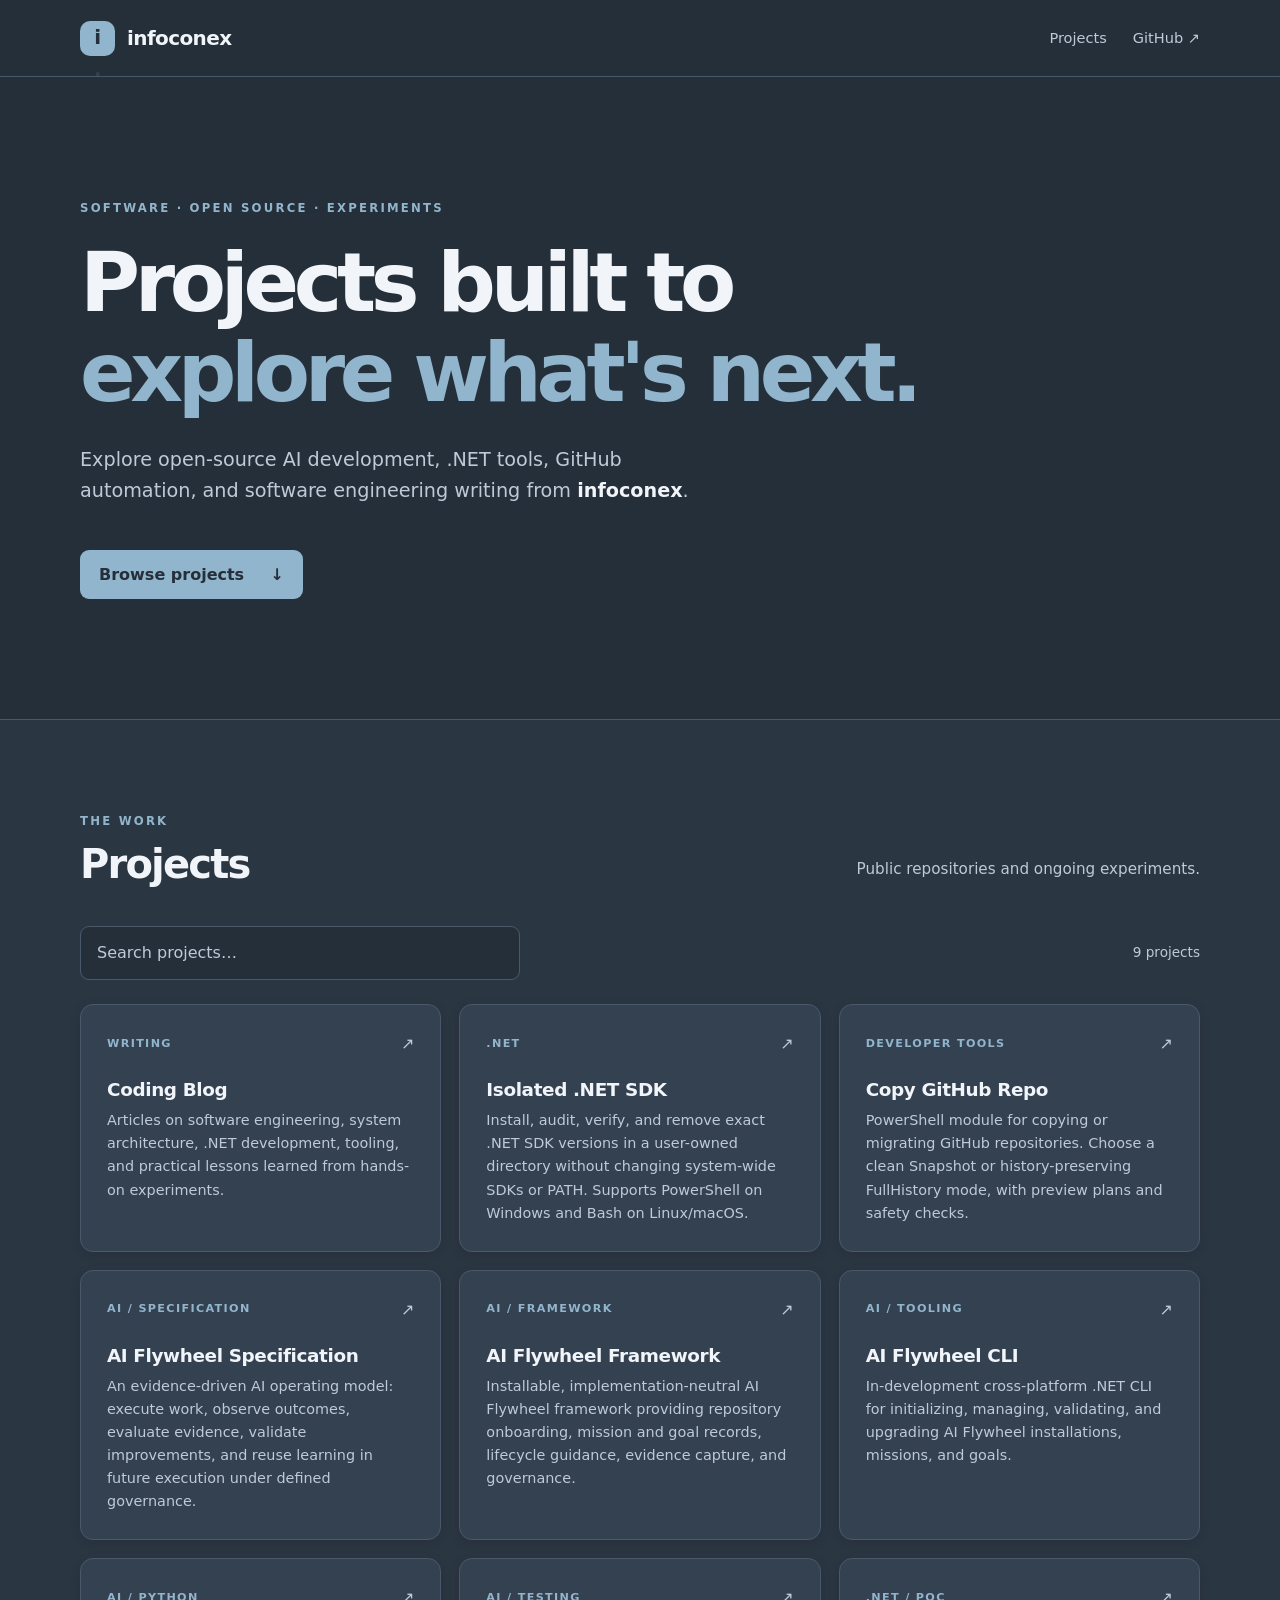
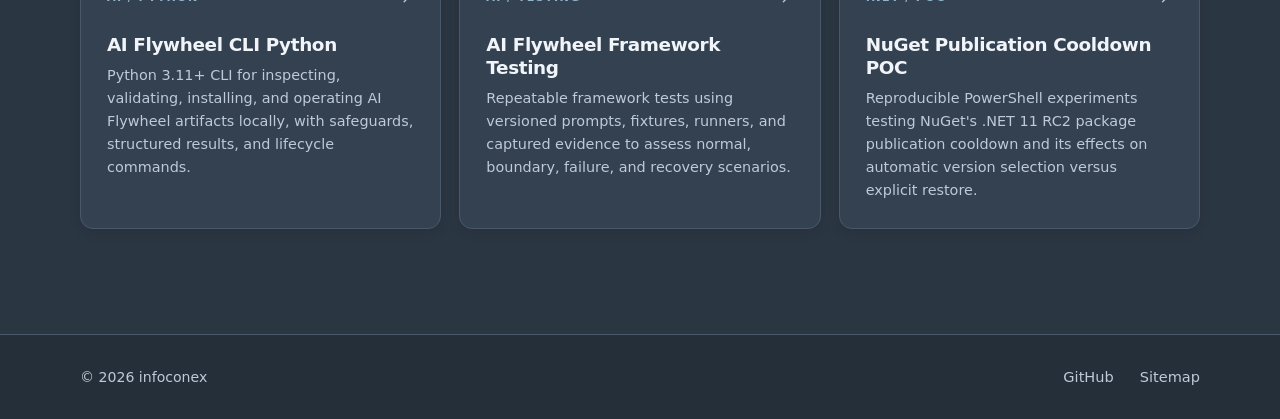
==== index.html @ 015a9991 "Apply Smoky Slate theme to index.html" ====
<!doctype html>
<html lang="en">
<head>
  <meta charset="utf-8">
  <meta name="viewport" content="width=device-width, initial-scale=1">
  <meta name="google-site-verification" content="R2PLnHTV-nKay9ewvrsqAp30Uji-j2KexyPmnPX744A" />
  <meta name="theme-color" content="#252F3A">
  <meta name="description" content="Discover AI Flywheel projects, .NET tooling, GitHub automation, and software engineering writing from infoconex.">
  <link rel="canonical" href="https://infoconex.github.io/">
  <link rel="icon" href="favicon.svg" type="image/svg+xml">
  <link rel="stylesheet" href="styles.css">
  <meta property="og:type" content="website"><meta property="og:site_name" content="infoconex"><meta property="og:title" content="infoconex | AI, .NET and Developer Projects"><meta property="og:description" content="Explore AI Flywheel, developer tools, .NET experiments, and technical writing from infoconex."><meta property="og:url" content="https://infoconex.github.io/"><meta name="twitter:card" content="summary"><meta name="twitter:title" content="infoconex | AI, .NET and Developer Projects"><script type="application/ld+json">{"@context": "https://schema.org", "@graph": [{"@type": "WebSite", "name": "infoconex", "url": "https://infoconex.github.io/"}, {"@type": "CollectionPage", "name": "infoconex open-source projects", "url": "https://infoconex.github.io/", "mainEntity": {"@type": "ItemList", "itemListElement": [{"@type": "ListItem", "position": 1, "url": "https://infoconex.github.io/projects/coding-blog/", "name": "Coding Blog"}, {"@type": "ListItem", "position": 2, "url": "https://infoconex.github.io/projects/isolated-dotnet-sdk/", "name": "Isolated .NET SDK"}, {"@type": "ListItem", "position": 3, "url": "https://infoconex.github.io/projects/copy-github-repo/", "name": "Copy GitHub Repo"}, {"@type": "ListItem", "position": 4, "url": "https://infoconex.github.io/projects/ai-flywheel-spec/", "name": "AI Flywheel Specification"}, {"@type": "ListItem", "position": 5, "url": "https://infoconex.github.io/projects/ai-flywheel-framework/", "name": "AI Flywheel Framework"}, {"@type": "ListItem", "position": 6, "url": "https://infoconex.github.io/projects/ai-flywheel-cli/", "name": "AI Flywheel CLI"}, {"@type": "ListItem", "position": 7, "url": "https://infoconex.github.io/projects/ai-flywheel-cli-python/", "name": "AI Flywheel CLI Python"}, {"@type": "ListItem", "position": 8, "url": "https://infoconex.github.io/projects/ai-flywheel-framework-testing/", "name": "AI Flywheel Framework Testing"}, {"@type": "ListItem", "position": 9, "url": "https://infoconex.github.io/projects/nuget-publication-cooldown-poc/", "name": "NuGet Publication Cooldown POC"}]}}]}</script><title>infoconex | AI, .NET and Developer Projects</title>
</head>
<body>
  <header class="site-header">
    <div class="container header-inner">
      <a class="brand" href="/" aria-label="infoconex home"><span class="brand-mark">i<span>.</span></span> infoconex</a>
      <nav aria-label="Main navigation"><a href="#projects">Projects</a><a href="https://github.com/infoconex" target="_blank" rel="noopener noreferrer">GitHub ↗</a></nav>
    </div>
  </header>
  <main>
    <section class="hero container">
      <p class="eyebrow">SOFTWARE · OPEN SOURCE · EXPERIMENTS</p>
      <h1>Projects built to<br><span>explore what's next.</span></h1>
      <p class="intro">Explore open-source AI development, .NET tools, GitHub automation, and software engineering writing from <strong>infoconex</strong>.</p>
      <a class="primary-link" href="#projects">Browse projects <span aria-hidden="true">↓</span></a>
    </section>
    <section class="projects-section" id="projects" aria-labelledby="projects-heading">
      <div class="container">
        <div class="section-heading"><div><p class="eyebrow">THE WORK</p><h2 id="projects-heading">Projects</h2></div><p>Public repositories and ongoing experiments.</p></div>
        <div class="filter-bar"><label class="sr-only" for="project-search">Search projects</label><input id="project-search" type="search" placeholder="Search projects…" autocomplete="off"><span id="project-count" aria-live="polite"></span></div>
        <div id="project-grid" class="project-grid">
          <a class="project-card" data-order="10" href="/projects/coding-blog/"><div class="card-top"><span class="card-tag">Writing</span><span class="card-arrow" aria-hidden="true">↗</span></div><h3>Coding Blog</h3><p>Articles on software engineering, system architecture, .NET development, tooling, and practical lessons learned from hands-on experiments.</p></a>
          <a class="project-card" data-order="20" href="/projects/isolated-dotnet-sdk/"><div class="card-top"><span class="card-tag">.NET</span><span class="card-arrow" aria-hidden="true">↗</span></div><h3>Isolated .NET SDK</h3><p>Install, audit, verify, and remove exact .NET SDK versions in a user-owned directory without changing system-wide SDKs or PATH. Supports PowerShell on Windows and Bash on Linux/macOS.</p></a>
          <a class="project-card" data-order="30" href="/projects/copy-github-repo/"><div class="card-top"><span class="card-tag">Developer Tools</span><span class="card-arrow" aria-hidden="true">↗</span></div><h3>Copy GitHub Repo</h3><p>PowerShell module for copying or migrating GitHub repositories. Choose a clean Snapshot or history-preserving FullHistory mode, with preview plans and safety checks.</p></a>
          <a class="project-card" data-order="40" href="/projects/ai-flywheel-spec/"><div class="card-top"><span class="card-tag">AI / Specification</span><span class="card-arrow" aria-hidden="true">↗</span></div><h3>AI Flywheel Specification</h3><p>An evidence-driven AI operating model: execute work, observe outcomes, evaluate evidence, validate improvements, and reuse learning in future execution under defined governance.</p></a>
          <a class="project-card" data-order="50" href="/projects/ai-flywheel-framework/"><div class="card-top"><span class="card-tag">AI / Framework</span><span class="card-arrow" aria-hidden="true">↗</span></div><h3>AI Flywheel Framework</h3><p>Installable, implementation-neutral AI Flywheel framework providing repository onboarding, mission and goal records, lifecycle guidance, evidence capture, and governance.</p></a>
          <a class="project-card" data-order="60" href="/projects/ai-flywheel-cli/"><div class="card-top"><span class="card-tag">AI / Tooling</span><span class="card-arrow" aria-hidden="true">↗</span></div><h3>AI Flywheel CLI</h3><p>In-development cross-platform .NET CLI for initializing, managing, validating, and upgrading AI Flywheel installations, missions, and goals.</p></a>
          <a class="project-card" data-order="70" href="/projects/ai-flywheel-cli-python/"><div class="card-top"><span class="card-tag">AI / Python</span><span class="card-arrow" aria-hidden="true">↗</span></div><h3>AI Flywheel CLI Python</h3><p>Python 3.11+ CLI for inspecting, validating, installing, and operating AI Flywheel artifacts locally, with safeguards, structured results, and lifecycle commands.</p></a>
          <a class="project-card" data-order="80" href="/projects/ai-flywheel-framework-testing/"><div class="card-top"><span class="card-tag">AI / Testing</span><span class="card-arrow" aria-hidden="true">↗</span></div><h3>AI Flywheel Framework Testing</h3><p>Repeatable framework tests using versioned prompts, fixtures, runners, and captured evidence to assess normal, boundary, failure, and recovery scenarios.</p></a>
          <a class="project-card" data-order="90" href="/projects/nuget-publication-cooldown-poc/"><div class="card-top"><span class="card-tag">.NET / POC</span><span class="card-arrow" aria-hidden="true">↗</span></div><h3>NuGet Publication Cooldown POC</h3><p>Reproducible PowerShell experiments testing NuGet&#x27;s .NET 11 RC2 package publication cooldown and its effects on automatic version selection versus explicit restore.</p></a>
        </div><p id="no-results" class="empty-state" hidden>No projects match your search.</p>
        <noscript><p>All project links above work without JavaScript. Search requires JavaScript.</p></noscript>
      </div>
    </section>
  </main>
  <footer class="site-footer"><div class="container footer-inner"><span>© <span id="year">2026</span> infoconex</span><div><a href="https://github.com/infoconex">GitHub</a><a href="/sitemap.xml">Sitemap</a></div></div></footer>
  <script src="script.js" defer></script>
</body>
</html>
---- styles.css ----
:root{color-scheme:dark;--bg:#252F3A;--surface:#344151;--line:#4A5969;--text:#F1F5F9;--muted:#BECAD7;--accent:#91B5CC;font-family:Inter,ui-sans-serif,system-ui,-apple-system,BlinkMacSystemFont,"Segoe UI",sans-serif}*{box-sizing:border-box}html{scroll-behavior:smooth}body{margin:0;background:var(--bg);color:var(--text);line-height:1.6}a{color:inherit;text-decoration:none}a:hover{color:var(--accent)}a:focus-visible,input:focus-visible{outline:2px solid var(--accent);outline-offset:4px}.container{width:min(1120px,calc(100% - 44px));margin-inline:auto}.site-header{border-bottom:1px solid var(--line)}.header-inner,.footer-inner{display:flex;align-items:center;justify-content:space-between;gap:24px}.header-inner{min-height:76px}.brand{display:flex;align-items:center;gap:12px;font-weight:750;letter-spacing:-.03em;font-size:1.25rem}.brand-mark{display:grid;place-items:center;background:var(--accent);color:#252F3A;width:35px;height:35px;border-radius:10px;font-weight:850}.brand-mark span{color:#344151}.site-header nav,.site-footer .footer-inner>div{display:flex;gap:26px;font-size:.91rem;color:var(--muted)}.hero{padding:110px 0 120px}.eyebrow{color:var(--accent);font-size:.73rem;font-weight:800;letter-spacing:.19em}.hero h1{max-width:900px;font-size:clamp(2.8rem,6.4vw,5.8rem);line-height:1.09;letter-spacing:-.065em;margin:21px 0 28px}.hero h1 span{color:var(--accent)}.intro{font-size:1.2rem;color:var(--muted);max-width:610px}.intro strong{color:var(--text)}.primary-link{display:inline-flex;align-items:center;gap:26px;margin-top:24px;padding:12px 19px;border-radius:9px;background:var(--accent);color:#252F3A;font-weight:750}.primary-link:hover{background:#B3CFE0;color:#252F3A}.projects-section{padding:80px 0 105px;background:#2B3643;border-top:1px solid var(--line)}.section-heading{display:flex;justify-content:space-between;align-items:end;gap:20px;margin-bottom:30px}.section-heading h2{font-size:2.5rem;letter-spacing:-.045em;line-height:1.1;margin:10px 0}.section-heading>p{color:var(--muted);font-size:.95rem}.filter-bar{display:flex;align-items:center;justify-content:space-between;gap:18px;margin-bottom:24px}.filter-bar input{width:min(440px,100%);padding:13px 16px;border:1px solid var(--line);border-radius:9px;color:var(--text);background:var(--bg);font:inherit}.filter-bar span{color:var(--muted);font-size:.85rem}.project-grid{display:grid;grid-template-columns:repeat(3,minmax(0,1fr));gap:18px}.project-card{display:flex;flex-direction:column;min-height:230px;padding:26px;background:var(--surface);border:1px solid var(--line);border-radius:13px;transition:border-color .15s,transform .15s}.project-card:hover{border-color:#91B5CC;transform:translateY(-2px)}.card-top{display:flex;align-items:center;justify-content:space-between;gap:8px}.card-tag{font-size:.7rem;text-transform:uppercase;letter-spacing:.12em;color:var(--accent);font-weight:750}.card-arrow{color:var(--muted)}.project-card h3{font-size:1.15rem;letter-spacing:-.02em;overflow-wrap:anywhere;margin:22px 0 8px;line-height:1.25}.project-card p{margin:0;color:var(--muted);font-size:.9rem}.empty-state{color:var(--muted);grid-column:1/-1}.site-footer{padding:30px 0;border-top:1px solid var(--line);color:var(--muted);font-size:.88rem}.sr-only{position:absolute;width:1px;height:1px;padding:0;margin:-1px;overflow:hidden;clip:rect(0,0,0,0);white-space:nowrap;border:0}@media(max-width:850px){.project-grid{grid-template-columns:repeat(2,minmax(0,1fr))}}@media(max-width:600px){.hero{padding:80px 0}.projects-section{padding:60px 0}.project-grid{grid-template-columns:1fr}.section-heading{align-items:start;flex-direction:column}.header-inner nav{gap:12px}.filter-bar{align-items:start;flex-direction:column}.footer-inner{align-items:start;flex-direction:column}}

.project-card[hidden],.empty-state[hidden]{display:none!important}.detail-page{min-height:65vh;padding-top:90px;padding-bottom:95px}.detail-page h1{font-size:clamp(2.5rem,6vw,4.4rem);letter-spacing:-.05em;line-height:1.1;margin:20px 0}.detail-page section{margin-top:65px;max-width:770px}.detail-page section h2{letter-spacing:-.025em}.detail-page section p{color:var(--muted)}.detail-links{display:flex;flex-wrap:wrap;gap:16px}.secondary-link{background:transparent;border:1px solid var(--line);color:var(--text)}.secondary-link:hover{background:#405064;color:var(--accent)}.return-link{margin-top:75px;color:var(--muted)}@media(prefers-reduced-motion:reduce){html{scroll-behavior:auto}.project-card{transition:none}}

/* Smoky Slate focus, contrast, and clarity */
.site-header{background:rgba(37,47,58,.94)}.project-card{box-shadow:0 3px 12px rgba(0,0,0,.10)}.project-card:hover{box-shadow:0 10px 24px rgba(0,0,0,.18)}.card-tag,.eyebrow{color:#91B5CC}.filter-bar input::placeholder{color:#BECAD7}.primary-link:focus-visible,.project-card:focus-visible{outline:3px solid #91B5CC;outline-offset:3px}
\n.primary-link{color:#252F3A}.primary-link:hover{color:#252F3A}.brand-mark{color:#252F3A}.secondary-link{color:var(--text)}.secondary-link:hover{color:var(--accent)}\n
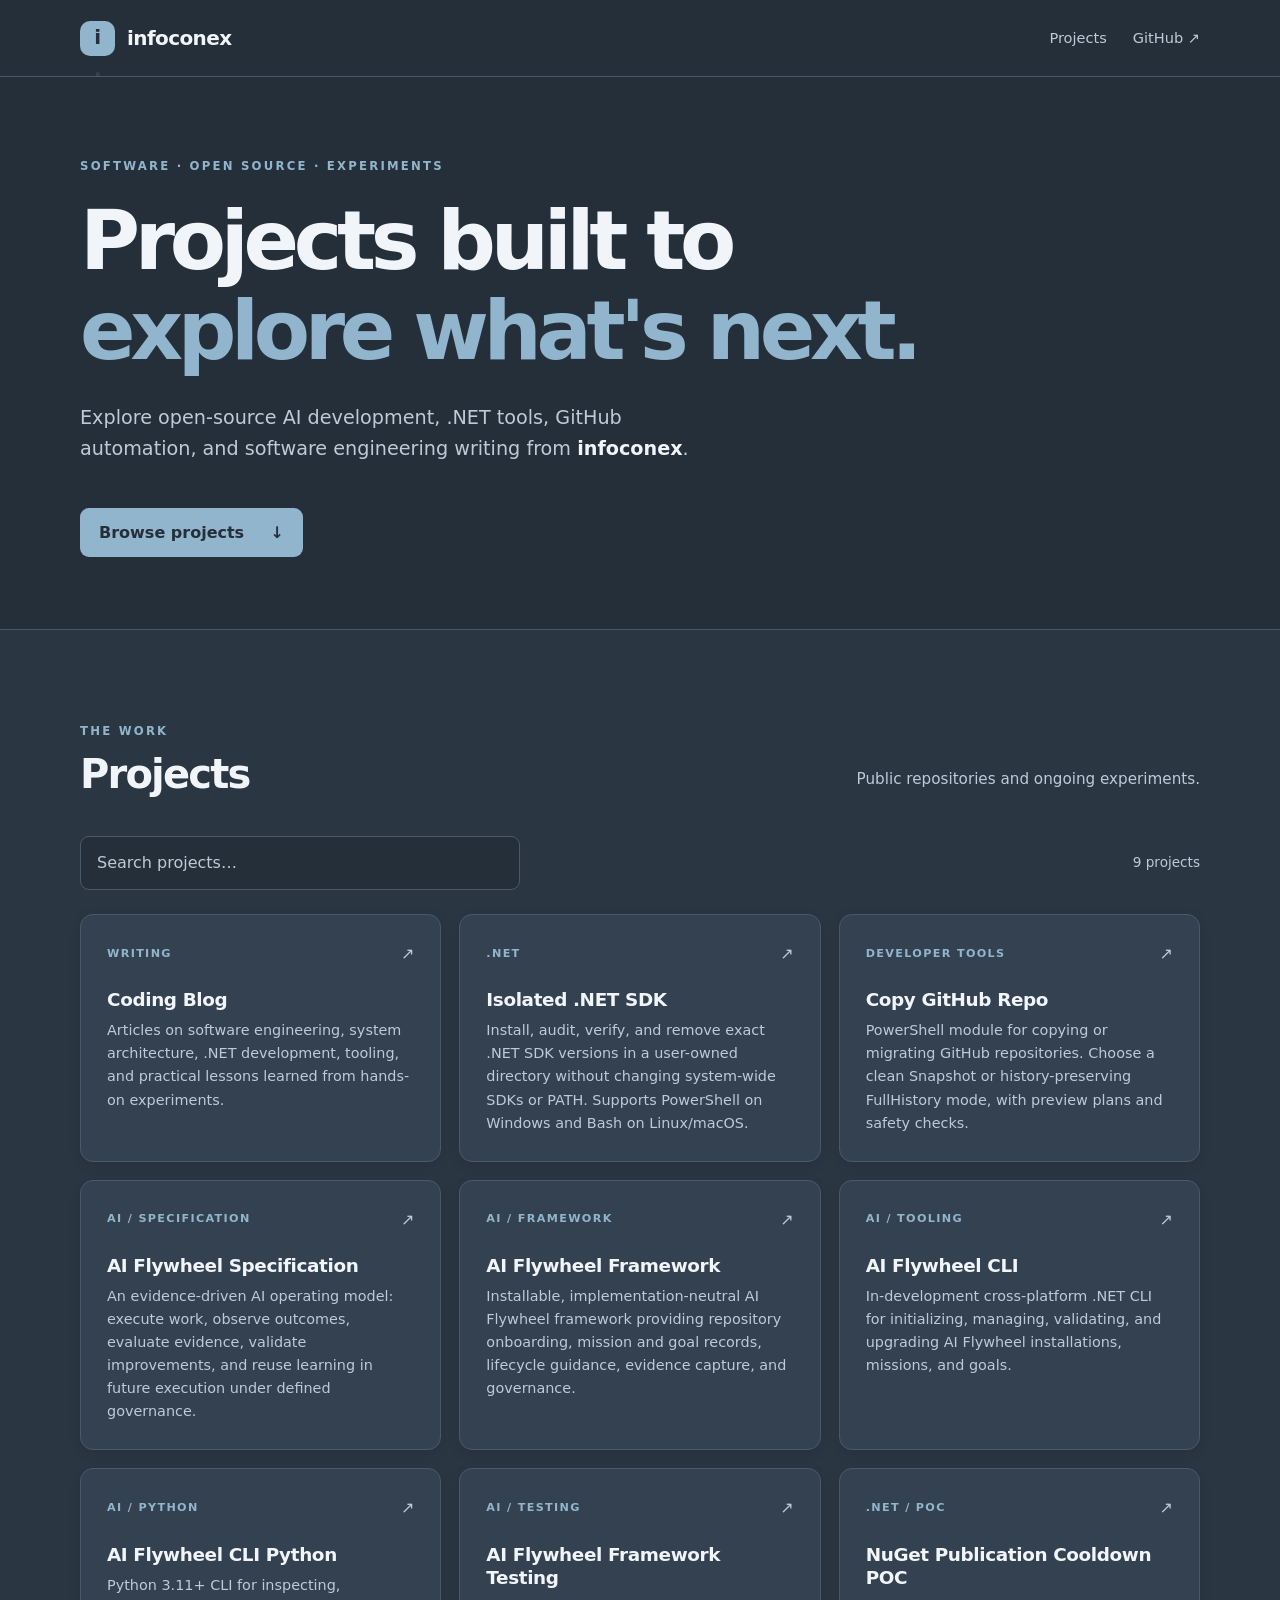
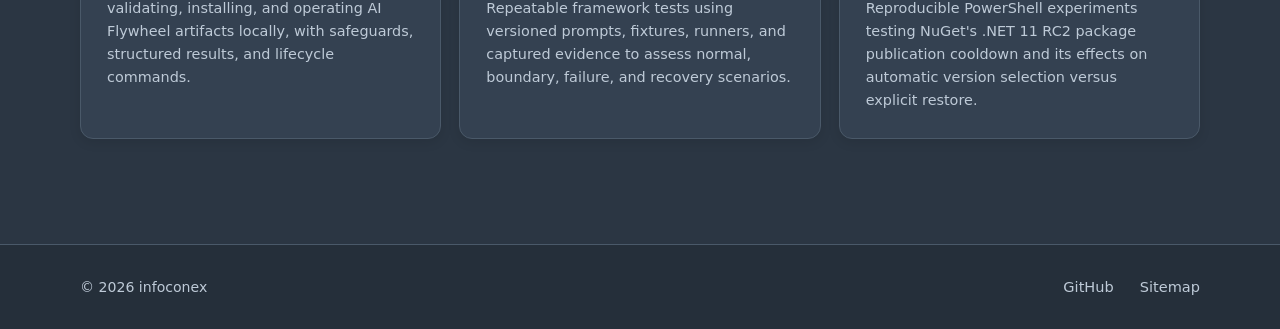
==== commit 9913abbf: "Add Bing Webmaster Tools site verification meta tag" ====
--- a/index.html
+++ b/index.html
@@ -4,12 +4,13 @@
   <meta charset="utf-8">
   <meta name="viewport" content="width=device-width, initial-scale=1">
   <meta name="google-site-verification" content="R2PLnHTV-nKay9ewvrsqAp30Uji-j2KexyPmnPX744A" />
+  <meta name="msvalidate.01" content="49D22D94C08E2619D6C5798E52E64B00" />
   <meta name="theme-color" content="#252F3A">
   <meta name="description" content="Discover AI Flywheel projects, .NET tooling, GitHub automation, and software engineering writing from infoconex.">
   <link rel="canonical" href="https://infoconex.github.io/">
   <link rel="icon" href="favicon.svg" type="image/svg+xml">
   <link rel="stylesheet" href="styles.css">
-  <meta property="og:type" content="website"><meta property="og:site_name" content="infoconex"><meta property="og:title" content="infoconex | AI, .NET and Developer Projects"><meta property="og:description" content="Explore AI Flywheel, developer tools, .NET experiments, and technical writing from infoconex."><meta property="og:url" content="https://infoconex.github.io/"><meta name="twitter:card" content="summary"><meta name="twitter:title" content="infoconex | AI, .NET and Developer Projects"><script type="application/ld+json">{"@context": "https://schema.org", "@graph": [{"@type": "WebSite", "name": "infoconex", "url": "https://infoconex.github.io/"}, {"@type": "CollectionPage", "name": "infoconex open-source projects", "url": "https://infoconex.github.io/", "mainEntity": {"@type": "ItemList", "itemListElement": [{"@type": "ListItem", "position": 1, "url": "https://infoconex.github.io/projects/coding-blog/", "name": "Coding Blog"}, {"@type": "ListItem", "position": 2, "url": "https://infoconex.github.io/projects/isolated-dotnet-sdk/", "name": "Isolated .NET SDK"}, {"@type": "ListItem", "position": 3, "url": "https://infoconex.github.io/projects/copy-github-repo/", "name": "Copy GitHub Repo"}, {"@type": "ListItem", "position": 4, "url": "https://infoconex.github.io/projects/ai-flywheel-spec/", "name": "AI Flywheel Specification"}, {"@type": "ListItem", "position": 5, "url": "https://infoconex.github.io/projects/ai-flywheel-framework/", "name": "AI Flywheel Framework"}, {"@type": "ListItem", "position": 6, "url": "https://infoconex.github.io/projects/ai-flywheel-cli/", "name": "AI Flywheel CLI"}, {"@type": "ListItem", "position": 7, "url": "https://infoconex.github.io/projects/ai-flywheel-cli-python/", "name": "AI Flywheel CLI Python"}, {"@type": "ListItem", "position": 8, "url": "https://infoconex.github.io/projects/ai-flywheel-framework-testing/", "name": "AI Flywheel Framework Testing"}, {"@type": "ListItem", "position": 9, "url": "https://infoconex.github.io/projects/nuget-publication-cooldown-poc/", "name": "NuGet Publication Cooldown POC"}]}}]}</script><title>infoconex | AI, .NET and Developer Projects</title>
+  <meta property="og:type" content="website"><meta property="og:site_name" content="infoconex"><meta property="og:title" content="infoconex | AI, .NET and Developer Projects"><meta property="og:description" content="Explore AI Flywheel, developer tools, .NET experiments, and technical writing from infoconex."><meta property="og:url" content="https://infoconex.github.io/"><meta property="og:image" content="https://infoconex.github.io/assets/social/home.png"><meta property="og:image:width" content="1200"><meta property="og:image:height" content="630"><meta property="og:image:alt" content="infoconex open-source engineering projects"><meta name="twitter:card" content="summary_large_image"><meta name="twitter:title" content="infoconex | AI, .NET and Developer Projects"><meta name="twitter:description" content="Explore AI Flywheel, developer tools, .NET experiments, and technical writing from infoconex."><meta name="twitter:image" content="https://infoconex.github.io/assets/social/home.png"><script type="application/ld+json">{"@context": "https://schema.org", "@graph": [{"@type": "WebSite", "name": "infoconex", "url": "https://infoconex.github.io/"}, {"@type": "CollectionPage", "name": "infoconex open-source projects", "url": "https://infoconex.github.io/", "mainEntity": {"@type": "ItemList", "itemListElement": [{"@type": "ListItem", "position": 1, "url": "https://infoconex.github.io/projects/coding-blog/", "name": "Coding Blog"}, {"@type": "ListItem", "position": 2, "url": "https://infoconex.github.io/projects/isolated-dotnet-sdk/", "name": "Isolated .NET SDK"}, {"@type": "ListItem", "position": 3, "url": "https://infoconex.github.io/projects/copy-github-repo/", "name": "Copy GitHub Repo"}, {"@type": "ListItem", "position": 4, "url": "https://infoconex.github.io/projects/ai-flywheel-spec/", "name": "AI Flywheel Specification"}, {"@type": "ListItem", "position": 5, "url": "https://infoconex.github.io/projects/ai-flywheel-framework/", "name": "AI Flywheel Framework"}, {"@type": "ListItem", "position": 6, "url": "https://infoconex.github.io/projects/ai-flywheel-cli/", "name": "AI Flywheel CLI"}, {"@type": "ListItem", "position": 7, "url": "https://infoconex.github.io/projects/ai-flywheel-cli-python/", "name": "AI Flywheel CLI Python"}, {"@type": "ListItem", "position": 8, "url": "https://infoconex.github.io/projects/ai-flywheel-framework-testing/", "name": "AI Flywheel Framework Testing"}, {"@type": "ListItem", "position": 9, "url": "https://infoconex.github.io/projects/nuget-publication-cooldown-poc/", "name": "NuGet Publication Cooldown POC"}]}}]}</script><title>infoconex | AI, .NET and Developer Projects</title>
 </head>
 <body>
   <header class="site-header">
--- a/styles.css
+++ b/styles.css
@@ -1,7 +1,89 @@
-:root{color-scheme:dark;--bg:#252F3A;--surface:#344151;--line:#4A5969;--text:#F1F5F9;--muted:#BECAD7;--accent:#91B5CC;font-family:Inter,ui-sans-serif,system-ui,-apple-system,BlinkMacSystemFont,"Segoe UI",sans-serif}*{box-sizing:border-box}html{scroll-behavior:smooth}body{margin:0;background:var(--bg);color:var(--text);line-height:1.6}a{color:inherit;text-decoration:none}a:hover{color:var(--accent)}a:focus-visible,input:focus-visible{outline:2px solid var(--accent);outline-offset:4px}.container{width:min(1120px,calc(100% - 44px));margin-inline:auto}.site-header{border-bottom:1px solid var(--line)}.header-inner,.footer-inner{display:flex;align-items:center;justify-content:space-between;gap:24px}.header-inner{min-height:76px}.brand{display:flex;align-items:center;gap:12px;font-weight:750;letter-spacing:-.03em;font-size:1.25rem}.brand-mark{display:grid;place-items:center;background:var(--accent);color:#252F3A;width:35px;height:35px;border-radius:10px;font-weight:850}.brand-mark span{color:#344151}.site-header nav,.site-footer .footer-inner>div{display:flex;gap:26px;font-size:.91rem;color:var(--muted)}.hero{padding:110px 0 120px}.eyebrow{color:var(--accent);font-size:.73rem;font-weight:800;letter-spacing:.19em}.hero h1{max-width:900px;font-size:clamp(2.8rem,6.4vw,5.8rem);line-height:1.09;letter-spacing:-.065em;margin:21px 0 28px}.hero h1 span{color:var(--accent)}.intro{font-size:1.2rem;color:var(--muted);max-width:610px}.intro strong{color:var(--text)}.primary-link{display:inline-flex;align-items:center;gap:26px;margin-top:24px;padding:12px 19px;border-radius:9px;background:var(--accent);color:#252F3A;font-weight:750}.primary-link:hover{background:#B3CFE0;color:#252F3A}.projects-section{padding:80px 0 105px;background:#2B3643;border-top:1px solid var(--line)}.section-heading{display:flex;justify-content:space-between;align-items:end;gap:20px;margin-bottom:30px}.section-heading h2{font-size:2.5rem;letter-spacing:-.045em;line-height:1.1;margin:10px 0}.section-heading>p{color:var(--muted);font-size:.95rem}.filter-bar{display:flex;align-items:center;justify-content:space-between;gap:18px;margin-bottom:24px}.filter-bar input{width:min(440px,100%);padding:13px 16px;border:1px solid var(--line);border-radius:9px;color:var(--text);background:var(--bg);font:inherit}.filter-bar span{color:var(--muted);font-size:.85rem}.project-grid{display:grid;grid-template-columns:repeat(3,minmax(0,1fr));gap:18px}.project-card{display:flex;flex-direction:column;min-height:230px;padding:26px;background:var(--surface);border:1px solid var(--line);border-radius:13px;transition:border-color .15s,transform .15s}.project-card:hover{border-color:#91B5CC;transform:translateY(-2px)}.card-top{display:flex;align-items:center;justify-content:space-between;gap:8px}.card-tag{font-size:.7rem;text-transform:uppercase;letter-spacing:.12em;color:var(--accent);font-weight:750}.card-arrow{color:var(--muted)}.project-card h3{font-size:1.15rem;letter-spacing:-.02em;overflow-wrap:anywhere;margin:22px 0 8px;line-height:1.25}.project-card p{margin:0;color:var(--muted);font-size:.9rem}.empty-state{color:var(--muted);grid-column:1/-1}.site-footer{padding:30px 0;border-top:1px solid var(--line);color:var(--muted);font-size:.88rem}.sr-only{position:absolute;width:1px;height:1px;padding:0;margin:-1px;overflow:hidden;clip:rect(0,0,0,0);white-space:nowrap;border:0}@media(max-width:850px){.project-grid{grid-template-columns:repeat(2,minmax(0,1fr))}}@media(max-width:600px){.hero{padding:80px 0}.projects-section{padding:60px 0}.project-grid{grid-template-columns:1fr}.section-heading{align-items:start;flex-direction:column}.header-inner nav{gap:12px}.filter-bar{align-items:start;flex-direction:column}.footer-inner{align-items:start;flex-direction:column}}
+:root{color-scheme:dark;--bg:#252F3A;--surface:#344151;--line:#4A5969;--text:#F1F5F9;--muted:#BECAD7;--accent:#91B5CC;font-family:Inter,ui-sans-serif,system-ui,-apple-system,BlinkMacSystemFont,"Segoe UI",sans-serif}*{box-sizing:border-box}html{scroll-behavior:smooth}body{margin:0;background:var(--bg);color:var(--text);line-height:1.6}a{color:inherit;text-decoration:none}a:hover{color:var(--accent)}a:focus-visible,input:focus-visible{outline:2px solid var(--accent);outline-offset:4px}.container{width:min(1120px,calc(100% - 44px));margin-inline:auto}.site-header{border-bottom:1px solid var(--line)}.header-inner,.footer-inner{display:flex;align-items:center;justify-content:space-between;gap:24px}.header-inner{min-height:76px}.brand{display:flex;align-items:center;gap:12px;font-weight:750;letter-spacing:-.03em;font-size:1.25rem}.brand-mark{display:grid;place-items:center;background:var(--accent);color:#252F3A;width:35px;height:35px;border-radius:10px;font-weight:850}.brand-mark span{color:#344151}.site-header nav,.site-footer .footer-inner>div{display:flex;gap:26px;font-size:.91rem;color:var(--muted)}.hero{padding:68px 0 72px}.eyebrow{color:var(--accent);font-size:.73rem;font-weight:800;letter-spacing:.19em}.hero h1{max-width:900px;font-size:clamp(2.8rem,6.4vw,5.8rem);line-height:1.09;letter-spacing:-.065em;margin:21px 0 28px}.hero h1 span{color:var(--accent)}.intro{font-size:1.2rem;color:var(--muted);max-width:610px}.intro strong{color:var(--text)}.primary-link{display:inline-flex;align-items:center;gap:26px;margin-top:24px;padding:12px 19px;border-radius:9px;background:var(--accent);color:#252F3A;font-weight:750}.primary-link:hover{background:#B3CFE0;color:#252F3A}.projects-section{padding:80px 0 105px;background:#2B3643;border-top:1px solid var(--line)}.section-heading{display:flex;justify-content:space-between;align-items:end;gap:20px;margin-bottom:30px}.section-heading h2{font-size:2.5rem;letter-spacing:-.045em;line-height:1.1;margin:10px 0}.section-heading>p{color:var(--muted);font-size:.95rem}.filter-bar{display:flex;align-items:center;justify-content:space-between;gap:18px;margin-bottom:24px}.filter-bar input{width:min(440px,100%);padding:13px 16px;border:1px solid var(--line);border-radius:9px;color:var(--text);background:var(--bg);font:inherit}.filter-bar span{color:var(--muted);font-size:.85rem}.project-grid{display:grid;grid-template-columns:repeat(3,minmax(0,1fr));gap:18px}.project-card{display:flex;flex-direction:column;min-height:230px;padding:26px;background:var(--surface);border:1px solid var(--line);border-radius:13px;transition:border-color .15s,transform .15s}.project-card:hover{border-color:#91B5CC;transform:translateY(-2px)}.card-top{display:flex;align-items:center;justify-content:space-between;gap:8px}.card-tag{font-size:.7rem;text-transform:uppercase;letter-spacing:.12em;color:var(--accent);font-weight:750}.card-arrow{color:var(--muted)}.project-card h3{font-size:1.15rem;letter-spacing:-.02em;overflow-wrap:anywhere;margin:22px 0 8px;line-height:1.25}.project-card p{margin:0;color:var(--muted);font-size:.9rem}.empty-state{color:var(--muted);grid-column:1/-1}.site-footer{padding:30px 0;border-top:1px solid var(--line);color:var(--muted);font-size:.88rem}.sr-only{position:absolute;width:1px;height:1px;padding:0;margin:-1px;overflow:hidden;clip:rect(0,0,0,0);white-space:nowrap;border:0}@media(max-width:850px){.project-grid{grid-template-columns:repeat(2,minmax(0,1fr))}}@media(max-width:600px){.hero{padding:54px 0 58px}.projects-section{padding:60px 0}.project-grid{grid-template-columns:1fr}.section-heading{align-items:start;flex-direction:column}.header-inner nav{gap:12px}.filter-bar{align-items:start;flex-direction:column}.footer-inner{align-items:start;flex-direction:column}}
 
 .project-card[hidden],.empty-state[hidden]{display:none!important}.detail-page{min-height:65vh;padding-top:90px;padding-bottom:95px}.detail-page h1{font-size:clamp(2.5rem,6vw,4.4rem);letter-spacing:-.05em;line-height:1.1;margin:20px 0}.detail-page section{margin-top:65px;max-width:770px}.detail-page section h2{letter-spacing:-.025em}.detail-page section p{color:var(--muted)}.detail-links{display:flex;flex-wrap:wrap;gap:16px}.secondary-link{background:transparent;border:1px solid var(--line);color:var(--text)}.secondary-link:hover{background:#405064;color:var(--accent)}.return-link{margin-top:75px;color:var(--muted)}@media(prefers-reduced-motion:reduce){html{scroll-behavior:auto}.project-card{transition:none}}
 
 /* Smoky Slate focus, contrast, and clarity */
 .site-header{background:rgba(37,47,58,.94)}.project-card{box-shadow:0 3px 12px rgba(0,0,0,.10)}.project-card:hover{box-shadow:0 10px 24px rgba(0,0,0,.18)}.card-tag,.eyebrow{color:#91B5CC}.filter-bar input::placeholder{color:#BECAD7}.primary-link:focus-visible,.project-card:focus-visible{outline:3px solid #91B5CC;outline-offset:3px}
-\n.primary-link{color:#252F3A}.primary-link:hover{color:#252F3A}.brand-mark{color:#252F3A}.secondary-link{color:var(--text)}.secondary-link:hover{color:var(--accent)}\n+
+.primary-link{color:#252F3A}.primary-link:hover{color:#252F3A}.brand-mark{color:#252F3A}.secondary-link{color:var(--text)}.secondary-link:hover{color:var(--accent)}
+
+/* Project detail content */
+.detail-page .intro{max-width:850px}.detail-page section{margin-top:48px}.detail-page section h2{font-size:1.45rem;line-height:1.25}.detail-page section p{max-width:740px}.detail-highlights{padding-left:1.4rem;max-width:740px;color:var(--muted);line-height:1.75}.detail-highlights li{padding-left:.3rem;margin:.5rem 0}.detail-highlights li::marker{color:var(--accent)}
+
+
+/* Shared project case-study template */
+.case-shell{background:#2B3643;border-top:1px solid var(--line);padding:34px 0 90px}
+.case-columns{display:grid;grid-template-columns:minmax(0,1fr) 260px;gap:56px;align-items:start}
+.case-main{min-width:0}
+.case-hero{padding:36px 0 65px}
+.case-hero h1{font-size:clamp(2.7rem,7vw,5rem);letter-spacing:-.065em;line-height:1.05;margin:18px 0 25px}
+.case-lead{font-size:clamp(1.15rem,2.2vw,1.42rem);color:var(--muted);max-width:770px;line-height:1.55}
+.case-ctas{display:flex;flex-wrap:wrap;gap:12px;margin-top:30px}
+.case-btn{display:inline-flex;align-items:center;padding:12px 19px;border-radius:9px;font-size:.9rem;font-weight:750;gap:11px}
+.case-primary{background:var(--accent);color:#192630}
+.case-primary:hover{background:#B3CFE0;color:#192630}
+.case-outline{border:1px solid var(--line);color:var(--text)}
+.case-outline:hover{background:var(--surface);color:var(--text)}
+.case-section{margin-bottom:70px;scroll-margin-top:20px}
+.case-kicker{color:var(--accent);text-transform:uppercase;letter-spacing:.14em;font-size:.75rem;font-weight:800}
+.case-section h2{font-size:clamp(1.75rem,3vw,2.25rem);letter-spacing:-.04em;line-height:1.18;margin:12px 0 20px}
+.case-section p{color:var(--muted);font-size:1rem;line-height:1.8;margin:0 0 14px}
+.case-steps{display:grid;gap:12px;margin-top:28px}
+.case-step{display:grid;grid-template-columns:36px 1fr;gap:16px;background:var(--surface);border:1px solid var(--line);border-radius:12px;padding:20px}
+.case-step-number{width:36px;height:36px;display:grid;place-items:center;background:#425466;border-radius:9px;color:var(--accent);font-weight:800}
+.case-step h3{margin:5px 0;font-size:1rem;line-height:1.5}
+.case-bullets{padding-left:22px;color:var(--muted);line-height:1.85}
+.case-bullets li{margin:10px 0}.case-bullets li::marker{color:var(--accent)}
+.case-related{background:var(--surface);border:1px solid var(--line);padding:28px;border-radius:12px;margin-top:22px}
+.case-related h3{margin:0 0 10px}.case-related p{font-size:.9rem}.case-related .case-ctas{margin-top:20px}
+.case-aside{position:sticky;top:28px;margin-top:42px;background:var(--surface);border:1px solid var(--line);border-radius:14px;padding:22px}
+.case-aside h2{font-size:.9rem;margin:0 0 15px}
+.case-toc{display:grid;gap:12px;font-size:.84rem;color:var(--muted)}
+.case-rule{height:1px;background:var(--line);margin:23px 0}
+.case-aside-links{display:flex;flex-direction:column;align-items:flex-start;gap:12px;font-size:.84rem;font-weight:700;color:var(--accent)}
+.site-footer nav{display:flex;gap:26px}
+@media(max-width:800px){.case-columns{grid-template-columns:1fr;gap:0}.case-aside{position:static;order:-1;margin-top:0}.case-toc{grid-template-columns:repeat(2,minmax(0,1fr))}.case-hero{padding:20px 0 40px}.case-shell{padding:30px 0 60px}}
+@media(max-width:520px){.case-toc{grid-template-columns:repeat(2,minmax(0,1fr))}.case-btn{width:100%;justify-content:center}.site-footer nav{flex-wrap:wrap;gap:16px}}
+
+/* Long-form project case studies */
+.case-section>p+p{margin-top:16px}.case-step p{color:var(--muted);line-height:1.7;font-size:.92rem;margin:9px 0 0}.case-bullets li{padding-left:6px;margin-bottom:23px}.case-bullets li strong{display:block;color:var(--text);font-weight:650;margin-bottom:8px}.case-bullets li p{margin:7px 0;color:var(--muted);font-size:.94rem;line-height:1.7}
+
+/* Related project and article cards */
+.case-resource-grid{display:grid;gap:14px;margin-top:24px}.case-resource-card{display:block;background:var(--surface);border:1px solid var(--line);border-radius:12px;padding:22px 24px;transition:border-color .15s,transform .15s}.case-resource-card:hover{border-color:var(--accent);transform:translateY(-2px)}.case-resource-card h3{color:var(--text);font-size:1.08rem;margin:0 0 9px;line-height:1.4}.case-resource-card span{color:var(--accent);font-size:.85rem;font-weight:650}.case-resource-card p{color:var(--muted);font-size:.92rem;line-height:1.65;margin:10px 0 0}.case-resource-card:focus-visible{outline:3px solid var(--accent);outline-offset:3px}
+
+/* Approved modern engineering case study — production project pages */
+.case-shell{background:#252F3A;padding:0 0 78px;border-top:0}
+.case-breadcrumb{padding:28px 0;color:var(--muted);font-size:.9rem}.case-breadcrumb span{margin:0 9px;opacity:.65}
+.case-columns{grid-template-columns:minmax(0,1fr) 305px;gap:35px;align-items:start}
+.case-hero{display:grid;grid-template-columns:1fr;gap:20px;min-height:0;margin-bottom:34px;padding:31px;border:1px solid #61778b;border-radius:16px;background:linear-gradient(118deg,#202f3e,#304e68 75%,#19446b);overflow:hidden}
+.case-hero h1{font-size:clamp(2.2rem,3.65vw,3.4rem);line-height:1.12;letter-spacing:-.06em;margin:10px 0}
+.case-tagline{font-size:clamp(1.12rem,2vw,1.48rem);font-weight:720;color:#b2d9f2;margin:0 0 12px}
+.case-lead{font-size:1.02rem;line-height:1.65;color:#e0eaf2;margin:0}
+.case-hero-visual{background:#152332ec;border:1px solid #344d63;border-radius:12px;padding:17px 19px;display:grid;grid-template-columns:repeat(2,minmax(0,1fr));gap:12px 18px;font-size:.84rem;line-height:1.5;color:#e4edf5}
+.case-hero-visual span:not(.case-visual-label){display:block;overflow-wrap:anywhere}
+.case-visual-label{grid-column:1/-1;font-size:.71rem;letter-spacing:.12em;font-weight:750;color:#a9d2ea}
+.case-section{border-top:1px solid var(--line);margin:0;padding:28px 0 35px;scroll-margin-top:22px}
+.case-section h2{font-size:clamp(1.5rem,2.5vw,1.95rem);margin:10px 0 15px}
+.case-section p{line-height:1.7}
+.case-steps{margin-top:19px}
+.case-step{background:#2d3c4b;padding:18px}
+.case-resource-grid{grid-template-columns:repeat(2,minmax(0,1fr));gap:12px}
+.case-resource-card{padding:18px}
+.case-aside{position:sticky;top:20px;display:grid;gap:16px;margin:0;padding:0;border:0;background:transparent}
+.case-side-card{padding:20px;border:1px solid var(--line);border-radius:12px;background:#2c3b4a}
+.case-side-card h2{margin:0 0 14px;font-size:1.04rem}
+.case-side-card dl{margin:0}
+.case-side-actions{display:grid;gap:10px;margin-bottom:17px}
+.case-side-action{display:block;text-align:center;border-radius:8px;padding:11px 12px;font-size:.89rem;font-weight:750}
+.case-side-action.case-outline{border:1px solid #94bfd9}
+.case-detail{display:grid;grid-template-columns:85px minmax(0,1fr);gap:10px;border-top:1px solid #47596a;padding:10px 0;font-size:.83rem}
+.case-detail dt{color:var(--muted)}.case-detail dd{margin:0;overflow-wrap:anywhere}
+.case-toc{gap:3px}
+.case-toc a{display:block;border-left:3px solid transparent;padding:8px 11px;margin-left:-11px;border-radius:0 7px 7px 0;transition:background-color .15s,color .15s,border-color .15s}
+.case-toc a.active,.case-toc a[aria-current="location"]{border-left-color:var(--accent);background:#91B5CC1b;color:#d4efff;font-weight:750}
+@media(max-width:860px){.case-columns{grid-template-columns:1fr;gap:24px}.case-aside{position:static;order:0;grid-template-columns:repeat(2,minmax(0,1fr))}.case-toc{grid-template-columns:1fr}.case-hero{padding:26px}}
+@media(max-width:560px){.case-hero{padding:23px}.case-hero-visual{grid-template-columns:1fr}.case-resource-grid{grid-template-columns:1fr}.case-aside{grid-template-columns:1fr}}
+@media(prefers-reduced-motion:reduce){.case-toc a{transition:none}}
+
+/* Section numbers in the production table of contents */
+.case-toc a{display:flex;align-items:baseline;gap:12px}.case-toc-number{flex:0 0 21px;font-size:.78rem;font-variant-numeric:tabular-nums;color:var(--accent);font-weight:750}.case-toc a.active .case-toc-number,.case-toc a[aria-current="location"] .case-toc-number{color:#d4efff}
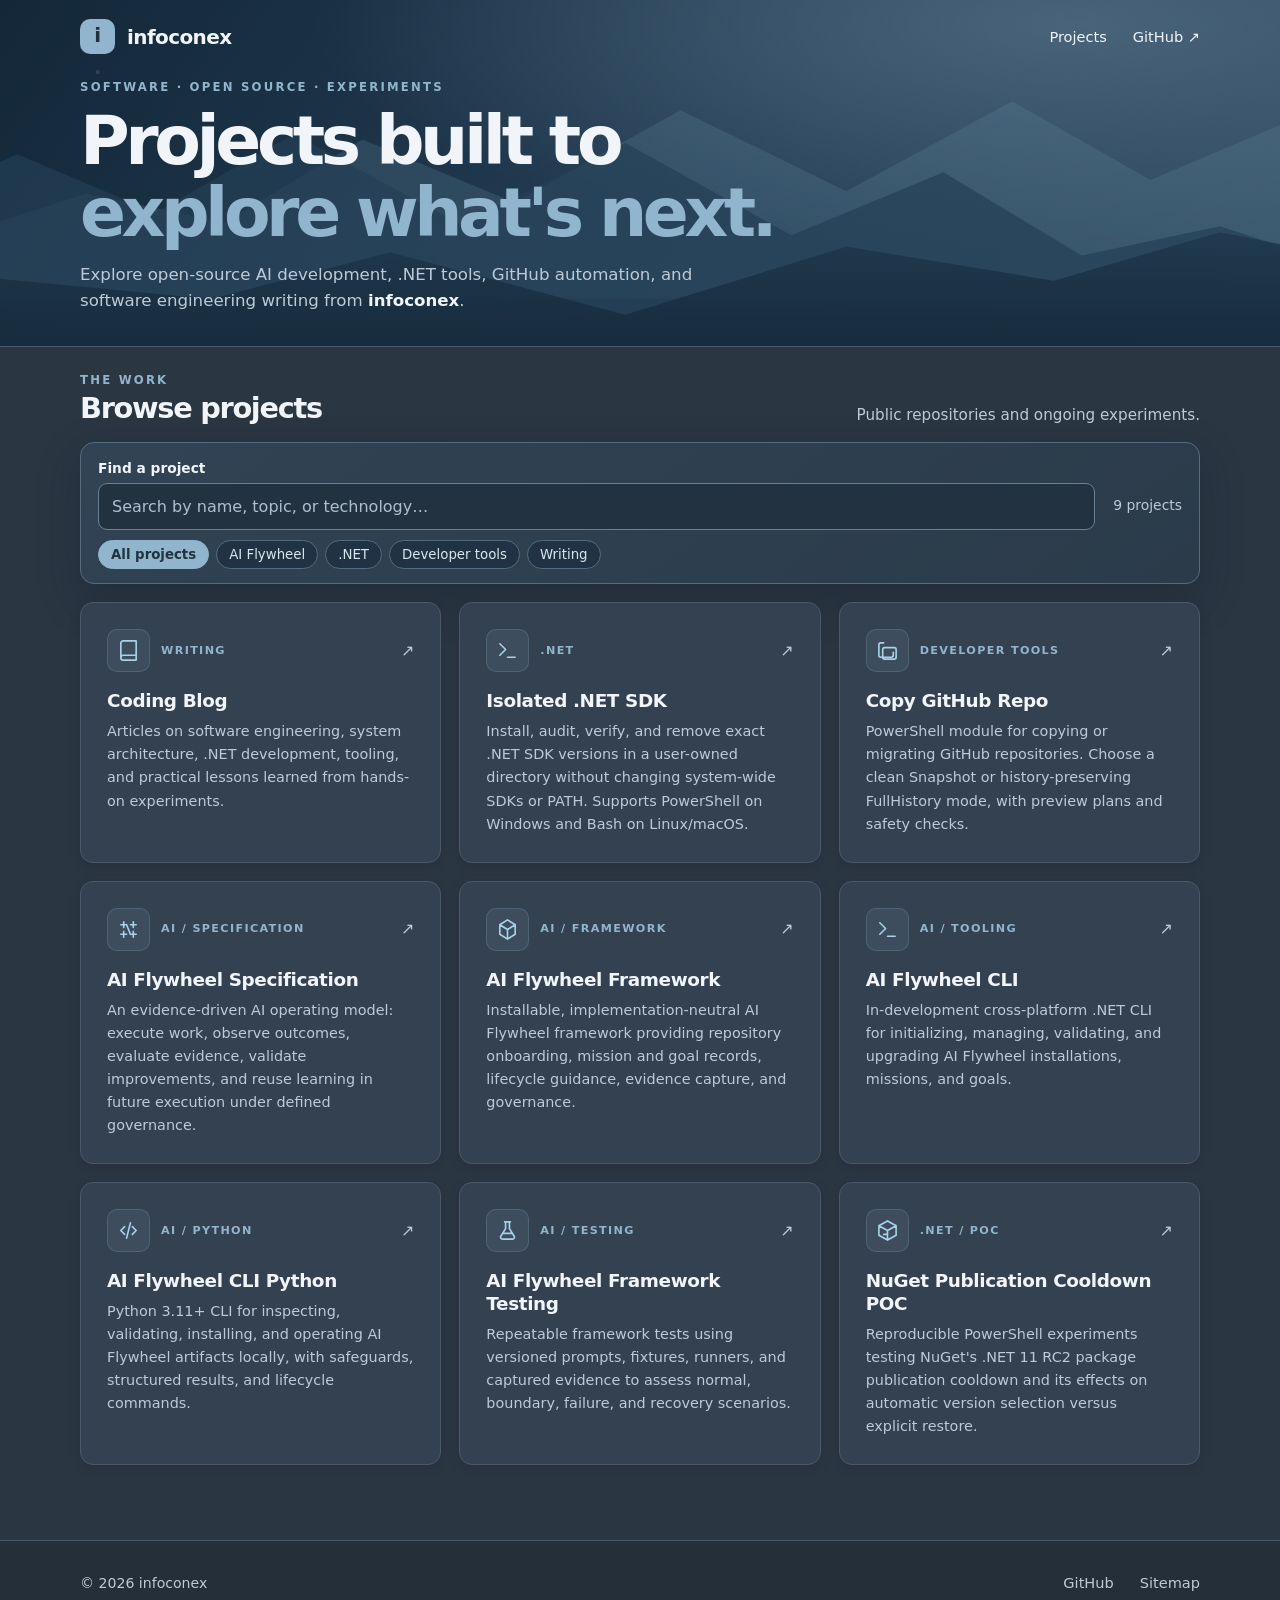
==== commit eda031a8: "Publish approved homepage design with search, filters and project icons" ====
--- a/index.html
+++ b/index.html
@@ -10,42 +10,87 @@
   <link rel="canonical" href="https://infoconex.github.io/">
   <link rel="icon" href="favicon.svg" type="image/svg+xml">
   <link rel="stylesheet" href="styles.css">
-  <meta property="og:type" content="website"><meta property="og:site_name" content="infoconex"><meta property="og:title" content="infoconex | AI, .NET and Developer Projects"><meta property="og:description" content="Explore AI Flywheel, developer tools, .NET experiments, and technical writing from infoconex."><meta property="og:url" content="https://infoconex.github.io/"><meta property="og:image" content="https://infoconex.github.io/assets/social/home.png"><meta property="og:image:width" content="1200"><meta property="og:image:height" content="630"><meta property="og:image:alt" content="infoconex open-source engineering projects"><meta name="twitter:card" content="summary_large_image"><meta name="twitter:title" content="infoconex | AI, .NET and Developer Projects"><meta name="twitter:description" content="Explore AI Flywheel, developer tools, .NET experiments, and technical writing from infoconex."><meta name="twitter:image" content="https://infoconex.github.io/assets/social/home.png"><script type="application/ld+json">{"@context": "https://schema.org", "@graph": [{"@type": "WebSite", "name": "infoconex", "url": "https://infoconex.github.io/"}, {"@type": "CollectionPage", "name": "infoconex open-source projects", "url": "https://infoconex.github.io/", "mainEntity": {"@type": "ItemList", "itemListElement": [{"@type": "ListItem", "position": 1, "url": "https://infoconex.github.io/projects/coding-blog/", "name": "Coding Blog"}, {"@type": "ListItem", "position": 2, "url": "https://infoconex.github.io/projects/isolated-dotnet-sdk/", "name": "Isolated .NET SDK"}, {"@type": "ListItem", "position": 3, "url": "https://infoconex.github.io/projects/copy-github-repo/", "name": "Copy GitHub Repo"}, {"@type": "ListItem", "position": 4, "url": "https://infoconex.github.io/projects/ai-flywheel-spec/", "name": "AI Flywheel Specification"}, {"@type": "ListItem", "position": 5, "url": "https://infoconex.github.io/projects/ai-flywheel-framework/", "name": "AI Flywheel Framework"}, {"@type": "ListItem", "position": 6, "url": "https://infoconex.github.io/projects/ai-flywheel-cli/", "name": "AI Flywheel CLI"}, {"@type": "ListItem", "position": 7, "url": "https://infoconex.github.io/projects/ai-flywheel-cli-python/", "name": "AI Flywheel CLI Python"}, {"@type": "ListItem", "position": 8, "url": "https://infoconex.github.io/projects/ai-flywheel-framework-testing/", "name": "AI Flywheel Framework Testing"}, {"@type": "ListItem", "position": 9, "url": "https://infoconex.github.io/projects/nuget-publication-cooldown-poc/", "name": "NuGet Publication Cooldown POC"}]}}]}</script><title>infoconex | AI, .NET and Developer Projects</title>
-</head>
+  <meta property="og:type" content="website"><meta property="og:site_name" content="infoconex"><meta property="og:title" content="infoconex | AI, .NET and Developer Projects"><meta property="og:description" content="Explore AI Flywheel, developer tools, .NET experiments, and technical writing from infoconex."><meta property="og:url" content="https://infoconex.github.io/"><meta property="og:image" content="https://infoconex.github.io/assets/social/home.png"><meta property="og:image:width" content="1200"><meta property="og:image:height" content="630"><meta property="og:image:alt" content="infoconex open-source engineering projects"><meta name="twitter:card" content="summary_large_image"><meta name="twitter:title" content="infoconex | AI, .NET and Developer Projects"><meta name="twitter:description" content="Explore AI Flywheel, developer tools, .NET experiments, and technical writing from infoconex."><meta name="twitter:image" content="https://infoconex.github.io/assets/social/home.png"><title>infoconex | AI, .NET and Developer Projects</title>
+<style>
+.hero-demo{position:relative;isolation:isolate;overflow:hidden;min-height:470px;padding:72px 0 84px;background:radial-gradient(ellipse at 84% 7%,#49647a 0%,transparent 50%),linear-gradient(125deg,#132738,#253f57 60%,#324d62 100%)}
+.hero-demo .hero-inner{position:relative;z-index:2}.hero-demo h1{font-size:clamp(2.8rem,6.1vw,5.4rem);max-width:850px;margin:18px 0 20px}.hero-demo .intro{max-width:600px}.hero-demo .primary-link{margin-top:16px}
+.preview-note{display:inline-flex;border:1px solid #91B5CC80;border-radius:99px;padding:5px 12px;font-size:.67rem;color:#c6e3f5;background:#1323339c;letter-spacing:.11em;font-weight:700}
+.mountain{position:absolute;z-index:0;pointer-events:none;left:-3%;width:108%;height:65%;bottom:-1px;clip-path:polygon(0 71%,9% 53%,19% 66%,29% 29%,40% 57%,52% 16%,64% 52%,76% 12%,86% 47%,96% 21%,100% 32%,100% 100%,0 100%)}
+.mountain-far{background:#6689a13d;transform:translateY(-48px);filter:blur(2px)}.mountain-mid{background:#243f56b0;transform:scaleX(-1) translateY(-15px)}.mountain-near{background:linear-gradient(180deg,#20394fb0,#172c3d);height:41%;clip-path:polygon(0 49%,18% 66%,31% 33%,48% 77%,64% 29%,79% 53%,91% 19%,100% 36%,100% 100%,0 100%)}
+.projects-section{padding-top:45px}.discovery{border:1px solid #566c7d;background:linear-gradient(145deg,#314354,#2b3b4a);padding:21px;border-radius:14px;margin-bottom:25px;box-shadow:0 16px 42px #111e2a55}.discovery-top{display:flex;align-items:end;gap:18px;justify-content:space-between}.discovery-top label{display:grid;flex:1;gap:8px}.discovery-label{font-weight:720;font-size:.86rem}.discovery input{width:100%;border:1px solid #698095;background:#233241;color:#f1f5f9;border-radius:9px;padding:15px 17px;font:inherit}.discovery input::placeholder{color:#aebfce}#project-count{color:var(--muted);font-size:.87rem;padding-bottom:14px;white-space:nowrap}.chips{display:flex;flex-wrap:wrap;gap:9px;margin-top:15px}.chip{cursor:pointer;background:#203244;border:1px solid #526d82;color:#d9e6ef;border-radius:99px;padding:8px 14px;font:600 .83rem/1.3 inherit;font-family:inherit}.chip:hover,.chip:focus-visible{border-color:#b5d5e9}.chip.selected{background:#91B5CC;color:#213342;border-color:#91B5CC;font-weight:800}.project-card[hidden]{display:none!important}
+@media(max-width:600px){.hero-demo{min-height:0;padding:48px 0 65px}.mountain{opacity:.5}.discovery-top{display:block}#project-count{display:block;padding:8px 0 0}}
+
+/* Integrated navigation and compressed above-the-fold composition */
+.hero-demo{min-height:0;padding:0 0 30px}.hero-demo .hero-inner{position:relative}.hero-header{display:flex;justify-content:space-between;align-items:center;gap:20px;padding:19px 0 24px}.hero-header nav{display:flex;align-items:center;gap:26px;font-size:.91rem}.hero-header .brand{white-space:nowrap}
+.hero-demo .eyebrow{margin:0 0 7px}.hero-demo h1{font-size:clamp(2.45rem,5.3vw,4.45rem);line-height:1.07;margin:8px 0 12px;max-width:760px}.hero-demo .intro{font-size:1.04rem;line-height:1.55;max-width:660px;margin:0 0 3px}
+.projects-section{padding:24px 0 75px}.section-heading{margin-bottom:14px}.section-heading h2{font-size:1.8rem;margin:3px 0}.section-heading .eyebrow{margin:0}.section-heading>p{margin:0}.discovery{padding:14px 17px;margin-bottom:18px}.discovery-top label{gap:4px}.discovery input{padding:10px 13px}.chips{margin-top:10px;gap:7px}.chip{padding:6px 12px}
+@media(max-width:600px){.hero-demo{padding:0 0 31px}.hero-header{padding:15px 0 24px}.hero-header nav{gap:15px;font-size:.83rem}.hero-demo h1{font-size:clamp(2.35rem,8vw,3.2rem)}.section-heading{gap:4px}.section-heading>p{font-size:.84rem}.projects-section{padding-top:22px}}
+.card-identity{display:flex;align-items:center;gap:11px;min-width:0}.project-icon{display:grid;place-items:center;flex:0 0 43px;width:43px;height:43px;border-radius:10px;background:#91b5cc1b;border:1px solid #91b5cc35;color:#a9d2e9}.project-icon svg{width:23px;height:23px}.project-card h3{margin-top:17px}.card-top{align-items:center}.card-tag{line-height:1.4}
+</style><script type="application/ld+json">{"@context": "https://schema.org", "@graph": [{"@type": "WebSite", "name": "infoconex", "url": "https://infoconex.github.io/"}, {"@type": "CollectionPage", "name": "infoconex open-source projects", "url": "https://infoconex.github.io/", "mainEntity": {"@type": "ItemList", "itemListElement": [{"@type": "ListItem", "position": 1, "url": "https://infoconex.github.io/projects/coding-blog/", "name": "Coding Blog"}, {"@type": "ListItem", "position": 2, "url": "https://infoconex.github.io/projects/isolated-dotnet-sdk/", "name": "Isolated .NET SDK"}, {"@type": "ListItem", "position": 3, "url": "https://infoconex.github.io/projects/copy-github-repo/", "name": "Copy GitHub Repo"}, {"@type": "ListItem", "position": 4, "url": "https://infoconex.github.io/projects/ai-flywheel-spec/", "name": "AI Flywheel Specification"}, {"@type": "ListItem", "position": 5, "url": "https://infoconex.github.io/projects/ai-flywheel-framework/", "name": "AI Flywheel Framework"}, {"@type": "ListItem", "position": 6, "url": "https://infoconex.github.io/projects/ai-flywheel-cli/", "name": "AI Flywheel CLI"}, {"@type": "ListItem", "position": 7, "url": "https://infoconex.github.io/projects/ai-flywheel-cli-python/", "name": "AI Flywheel CLI Python"}, {"@type": "ListItem", "position": 8, "url": "https://infoconex.github.io/projects/ai-flywheel-framework-testing/", "name": "AI Flywheel Framework Testing"}, {"@type": "ListItem", "position": 9, "url": "https://infoconex.github.io/projects/nuget-publication-cooldown-poc/", "name": "NuGet Publication Cooldown POC"}]}}]}</script></head>
 <body>
-  <header class="site-header">
-    <div class="container header-inner">
-      <a class="brand" href="/" aria-label="infoconex home"><span class="brand-mark">i<span>.</span></span> infoconex</a>
-      <nav aria-label="Main navigation"><a href="#projects">Projects</a><a href="https://github.com/infoconex" target="_blank" rel="noopener noreferrer">GitHub ↗</a></nav>
-    </div>
-  </header>
   <main>
-    <section class="hero container">
+    <section class="hero hero-demo"><div class="container hero-inner"><div class="hero-header"><a class="brand" href="/" aria-label="infoconex home"><span class="brand-mark">i<span>.</span></span> infoconex</a><nav aria-label="Main navigation"><a href="#projects">Projects</a><a href="https://github.com/infoconex" target="_blank" rel="noopener noreferrer">GitHub ↗</a></nav></div>
       <p class="eyebrow">SOFTWARE · OPEN SOURCE · EXPERIMENTS</p>
       <h1>Projects built to<br><span>explore what's next.</span></h1>
       <p class="intro">Explore open-source AI development, .NET tools, GitHub automation, and software engineering writing from <strong>infoconex</strong>.</p>
-      <a class="primary-link" href="#projects">Browse projects <span aria-hidden="true">↓</span></a>
+      
+      </div><div class="mountain mountain-far" aria-hidden="true"></div><div class="mountain mountain-mid" aria-hidden="true"></div><div class="mountain mountain-near" aria-hidden="true"></div>
     </section>
     <section class="projects-section" id="projects" aria-labelledby="projects-heading">
       <div class="container">
-        <div class="section-heading"><div><p class="eyebrow">THE WORK</p><h2 id="projects-heading">Projects</h2></div><p>Public repositories and ongoing experiments.</p></div>
-        <div class="filter-bar"><label class="sr-only" for="project-search">Search projects</label><input id="project-search" type="search" placeholder="Search projects…" autocomplete="off"><span id="project-count" aria-live="polite"></span></div>
+        <div class="section-heading"><div><p class="eyebrow">THE WORK</p><h2 id="projects-heading">Browse projects</h2></div><p>Public repositories and ongoing experiments.</p></div>
+        <div class="discovery"><div class="discovery-top"><label for="project-search"><span class="discovery-label">Find a project</span><input id="project-search" type="search" placeholder="Search by name, topic, or technology…" autocomplete="off"></label><span id="project-count" aria-live="polite"></span></div><div class="chips" aria-label="Filter projects by category" role="group"><button class="chip selected" type="button" data-filter="all" aria-pressed="true">All projects</button><button class="chip" type="button" data-filter="ai" aria-pressed="false">AI Flywheel</button><button class="chip" type="button" data-filter="dotnet" aria-pressed="false">.NET</button><button class="chip" type="button" data-filter="tools" aria-pressed="false">Developer tools</button><button class="chip" type="button" data-filter="writing" aria-pressed="false">Writing</button></div></div>
         <div id="project-grid" class="project-grid">
-          <a class="project-card" data-order="10" href="/projects/coding-blog/"><div class="card-top"><span class="card-tag">Writing</span><span class="card-arrow" aria-hidden="true">↗</span></div><h3>Coding Blog</h3><p>Articles on software engineering, system architecture, .NET development, tooling, and practical lessons learned from hands-on experiments.</p></a>
-          <a class="project-card" data-order="20" href="/projects/isolated-dotnet-sdk/"><div class="card-top"><span class="card-tag">.NET</span><span class="card-arrow" aria-hidden="true">↗</span></div><h3>Isolated .NET SDK</h3><p>Install, audit, verify, and remove exact .NET SDK versions in a user-owned directory without changing system-wide SDKs or PATH. Supports PowerShell on Windows and Bash on Linux/macOS.</p></a>
-          <a class="project-card" data-order="30" href="/projects/copy-github-repo/"><div class="card-top"><span class="card-tag">Developer Tools</span><span class="card-arrow" aria-hidden="true">↗</span></div><h3>Copy GitHub Repo</h3><p>PowerShell module for copying or migrating GitHub repositories. Choose a clean Snapshot or history-preserving FullHistory mode, with preview plans and safety checks.</p></a>
-          <a class="project-card" data-order="40" href="/projects/ai-flywheel-spec/"><div class="card-top"><span class="card-tag">AI / Specification</span><span class="card-arrow" aria-hidden="true">↗</span></div><h3>AI Flywheel Specification</h3><p>An evidence-driven AI operating model: execute work, observe outcomes, evaluate evidence, validate improvements, and reuse learning in future execution under defined governance.</p></a>
-          <a class="project-card" data-order="50" href="/projects/ai-flywheel-framework/"><div class="card-top"><span class="card-tag">AI / Framework</span><span class="card-arrow" aria-hidden="true">↗</span></div><h3>AI Flywheel Framework</h3><p>Installable, implementation-neutral AI Flywheel framework providing repository onboarding, mission and goal records, lifecycle guidance, evidence capture, and governance.</p></a>
-          <a class="project-card" data-order="60" href="/projects/ai-flywheel-cli/"><div class="card-top"><span class="card-tag">AI / Tooling</span><span class="card-arrow" aria-hidden="true">↗</span></div><h3>AI Flywheel CLI</h3><p>In-development cross-platform .NET CLI for initializing, managing, validating, and upgrading AI Flywheel installations, missions, and goals.</p></a>
-          <a class="project-card" data-order="70" href="/projects/ai-flywheel-cli-python/"><div class="card-top"><span class="card-tag">AI / Python</span><span class="card-arrow" aria-hidden="true">↗</span></div><h3>AI Flywheel CLI Python</h3><p>Python 3.11+ CLI for inspecting, validating, installing, and operating AI Flywheel artifacts locally, with safeguards, structured results, and lifecycle commands.</p></a>
-          <a class="project-card" data-order="80" href="/projects/ai-flywheel-framework-testing/"><div class="card-top"><span class="card-tag">AI / Testing</span><span class="card-arrow" aria-hidden="true">↗</span></div><h3>AI Flywheel Framework Testing</h3><p>Repeatable framework tests using versioned prompts, fixtures, runners, and captured evidence to assess normal, boundary, failure, and recovery scenarios.</p></a>
-          <a class="project-card" data-order="90" href="/projects/nuget-publication-cooldown-poc/"><div class="card-top"><span class="card-tag">.NET / POC</span><span class="card-arrow" aria-hidden="true">↗</span></div><h3>NuGet Publication Cooldown POC</h3><p>Reproducible PowerShell experiments testing NuGet&#x27;s .NET 11 RC2 package publication cooldown and its effects on automatic version selection versus explicit restore.</p></a>
+          <a class="project-card" data-order="10" href="/projects/coding-blog/"><div class="card-top"><span class="card-identity"><span class="project-icon" aria-hidden="true"><svg viewBox="0 0 24 24" fill="none" stroke="currentColor" stroke-width="1.7" stroke-linecap="round" stroke-linejoin="round"><path d="M4 19.5A2.5 2.5 0 0 1 6.5 17H20 M6.5 2H20v20H6.5A2.5 2.5 0 0 1 4 19.5v-15A2.5 2.5 0 0 1 6.5 2Z"/></svg></span><span class="card-tag">Writing</span></span><span class="card-arrow" aria-hidden="true">↗</span></div><h3>Coding Blog</h3><p>Articles on software engineering, system architecture, .NET development, tooling, and practical lessons learned from hands-on experiments.</p></a>
+          <a class="project-card" data-order="20" href="/projects/isolated-dotnet-sdk/"><div class="card-top"><span class="card-identity"><span class="project-icon" aria-hidden="true"><svg viewBox="0 0 24 24" fill="none" stroke="currentColor" stroke-width="1.7" stroke-linecap="round" stroke-linejoin="round"><path d="m4 17 6-6-6-6 M12 19h8"/></svg></span><span class="card-tag">.NET</span></span><span class="card-arrow" aria-hidden="true">↗</span></div><h3>Isolated .NET SDK</h3><p>Install, audit, verify, and remove exact .NET SDK versions in a user-owned directory without changing system-wide SDKs or PATH. Supports PowerShell on Windows and Bash on Linux/macOS.</p></a>
+          <a class="project-card" data-order="30" href="/projects/copy-github-repo/"><div class="card-top"><span class="card-identity"><span class="project-icon" aria-hidden="true"><svg viewBox="0 0 24 24" fill="none" stroke="currentColor" stroke-width="1.7" stroke-linecap="round" stroke-linejoin="round"><path d="M8 4H5a2 2 0 0 0-2 2v11a2 2 0 0 0 2 2h11a2 2 0 0 0 2-2v-3 M9 9h10a2 2 0 0 1 2 2v8a2 2 0 0 1-2 2H9a2 2 0 0 1-2-2v-8a2 2 0 0 1 2-2Z"/></svg></span><span class="card-tag">Developer Tools</span></span><span class="card-arrow" aria-hidden="true">↗</span></div><h3>Copy GitHub Repo</h3><p>PowerShell module for copying or migrating GitHub repositories. Choose a clean Snapshot or history-preserving FullHistory mode, with preview plans and safety checks.</p></a>
+          <a class="project-card" data-order="40" href="/projects/ai-flywheel-spec/"><div class="card-top"><span class="card-identity"><span class="project-icon" aria-hidden="true"><svg viewBox="0 0 24 24" fill="none" stroke="currentColor" stroke-width="1.7" stroke-linecap="round" stroke-linejoin="round"><path d="M4 7h6 M14 7h6 M7 4v6 M17 4v6 M4 17h6 M14 17h6 M7 14v6 M17 14v6 M10 7l4 10"/></svg></span><span class="card-tag">AI / Specification</span></span><span class="card-arrow" aria-hidden="true">↗</span></div><h3>AI Flywheel Specification</h3><p>An evidence-driven AI operating model: execute work, observe outcomes, evaluate evidence, validate improvements, and reuse learning in future execution under defined governance.</p></a>
+          <a class="project-card" data-order="50" href="/projects/ai-flywheel-framework/"><div class="card-top"><span class="card-identity"><span class="project-icon" aria-hidden="true"><svg viewBox="0 0 24 24" fill="none" stroke="currentColor" stroke-width="1.7" stroke-linecap="round" stroke-linejoin="round"><path d="M12 2 4 7v10l8 5 8-5V7l-8-5Z M4 7l8 5 8-5 M12 12v10"/></svg></span><span class="card-tag">AI / Framework</span></span><span class="card-arrow" aria-hidden="true">↗</span></div><h3>AI Flywheel Framework</h3><p>Installable, implementation-neutral AI Flywheel framework providing repository onboarding, mission and goal records, lifecycle guidance, evidence capture, and governance.</p></a>
+          <a class="project-card" data-order="60" href="/projects/ai-flywheel-cli/"><div class="card-top"><span class="card-identity"><span class="project-icon" aria-hidden="true"><svg viewBox="0 0 24 24" fill="none" stroke="currentColor" stroke-width="1.7" stroke-linecap="round" stroke-linejoin="round"><path d="M4 17 10 11 4 5 M12 19h8"/></svg></span><span class="card-tag">AI / Tooling</span></span><span class="card-arrow" aria-hidden="true">↗</span></div><h3>AI Flywheel CLI</h3><p>In-development cross-platform .NET CLI for initializing, managing, validating, and upgrading AI Flywheel installations, missions, and goals.</p></a>
+          <a class="project-card" data-order="70" href="/projects/ai-flywheel-cli-python/"><div class="card-top"><span class="card-identity"><span class="project-icon" aria-hidden="true"><svg viewBox="0 0 24 24" fill="none" stroke="currentColor" stroke-width="1.7" stroke-linecap="round" stroke-linejoin="round"><path d="M8 8 4 12l4 4 M16 8l4 4-4 4 M14 4l-4 16"/></svg></span><span class="card-tag">AI / Python</span></span><span class="card-arrow" aria-hidden="true">↗</span></div><h3>AI Flywheel CLI Python</h3><p>Python 3.11+ CLI for inspecting, validating, installing, and operating AI Flywheel artifacts locally, with safeguards, structured results, and lifecycle commands.</p></a>
+          <a class="project-card" data-order="80" href="/projects/ai-flywheel-framework-testing/"><div class="card-top"><span class="card-identity"><span class="project-icon" aria-hidden="true"><svg viewBox="0 0 24 24" fill="none" stroke="currentColor" stroke-width="1.7" stroke-linecap="round" stroke-linejoin="round"><path d="M9 3h6 M10 3v7l-5 8a2 2 0 0 0 1.7 3h10.6a2 2 0 0 0 1.7-3l-5-8V3 M8 15h8"/></svg></span><span class="card-tag">AI / Testing</span></span><span class="card-arrow" aria-hidden="true">↗</span></div><h3>AI Flywheel Framework Testing</h3><p>Repeatable framework tests using versioned prompts, fixtures, runners, and captured evidence to assess normal, boundary, failure, and recovery scenarios.</p></a>
+          <a class="project-card" data-order="90" href="/projects/nuget-publication-cooldown-poc/"><div class="card-top"><span class="card-identity"><span class="project-icon" aria-hidden="true"><svg viewBox="0 0 24 24" fill="none" stroke="currentColor" stroke-width="1.7" stroke-linecap="round" stroke-linejoin="round"><path d="M12 2 3 7v10l9 5 9-5V7l-9-5Z M3 7l9 5 9-5 M12 12v10 M8 16h3"/></svg></span><span class="card-tag">.NET / POC</span></span><span class="card-arrow" aria-hidden="true">↗</span></div><h3>NuGet Publication Cooldown POC</h3><p>Reproducible PowerShell experiments testing NuGet&#x27;s .NET 11 RC2 package publication cooldown and its effects on automatic version selection versus explicit restore.</p></a>
         </div><p id="no-results" class="empty-state" hidden>No projects match your search.</p>
         <noscript><p>All project links above work without JavaScript. Search requires JavaScript.</p></noscript>
       </div>
     </section>
   </main>
   <footer class="site-footer"><div class="container footer-inner"><span>© <span id="year">2026</span> infoconex</span><div><a href="https://github.com/infoconex">GitHub</a><a href="/sitemap.xml">Sitemap</a></div></div></footer>
-  <script src="script.js" defer></script>
+  <script>
+(() => {
+const cards = [...document.querySelectorAll('.project-card')];
+const search = document.getElementById('project-search');
+const count = document.getElementById('project-count');
+const empty = document.getElementById('no-results');
+const chips = [...document.querySelectorAll('.chip')];
+const groups = {
+  ai: ['ai-flywheel-spec','ai-flywheel-framework','ai-flywheel-cli','ai-flywheel-cli-python','ai-flywheel-framework-testing'],
+  dotnet: ['isolated-dotnet-sdk','nuget-publication-cooldown-poc'],
+  tools: ['copy-github-repo','isolated-dotnet-sdk','ai-flywheel-cli','ai-flywheel-cli-python'],
+  writing: ['coding-blog']
+};
+let selected = 'all';
+function filter(){
+ const query=search.value.trim().toLocaleLowerCase();
+ let visible=0;
+ cards.forEach(card=>{
+ const slug=card.getAttribute('href').split('/').filter(Boolean).pop();
+ const matches=card.textContent.toLocaleLowerCase().includes(query)&&(selected==='all'||groups[selected].includes(slug));
+ card.hidden=!matches;
+ if(matches) visible++;
+ });
+ count.textContent=visible+' '+(visible===1?'project':'projects');
+ empty.hidden=visible>0;
+}
+chips.forEach(chip=>chip.addEventListener('click',()=>{
+ selected=chip.dataset.filter;
+ chips.forEach(c=>{const active=c===chip;c.classList.toggle('selected',active);c.setAttribute('aria-pressed',String(active));});
+ filter();
+}));
+search.addEventListener('input',filter);
+document.getElementById('year').textContent=new Date().getFullYear();
+filter();
+})();
+</script>
 </body>
 </html>
